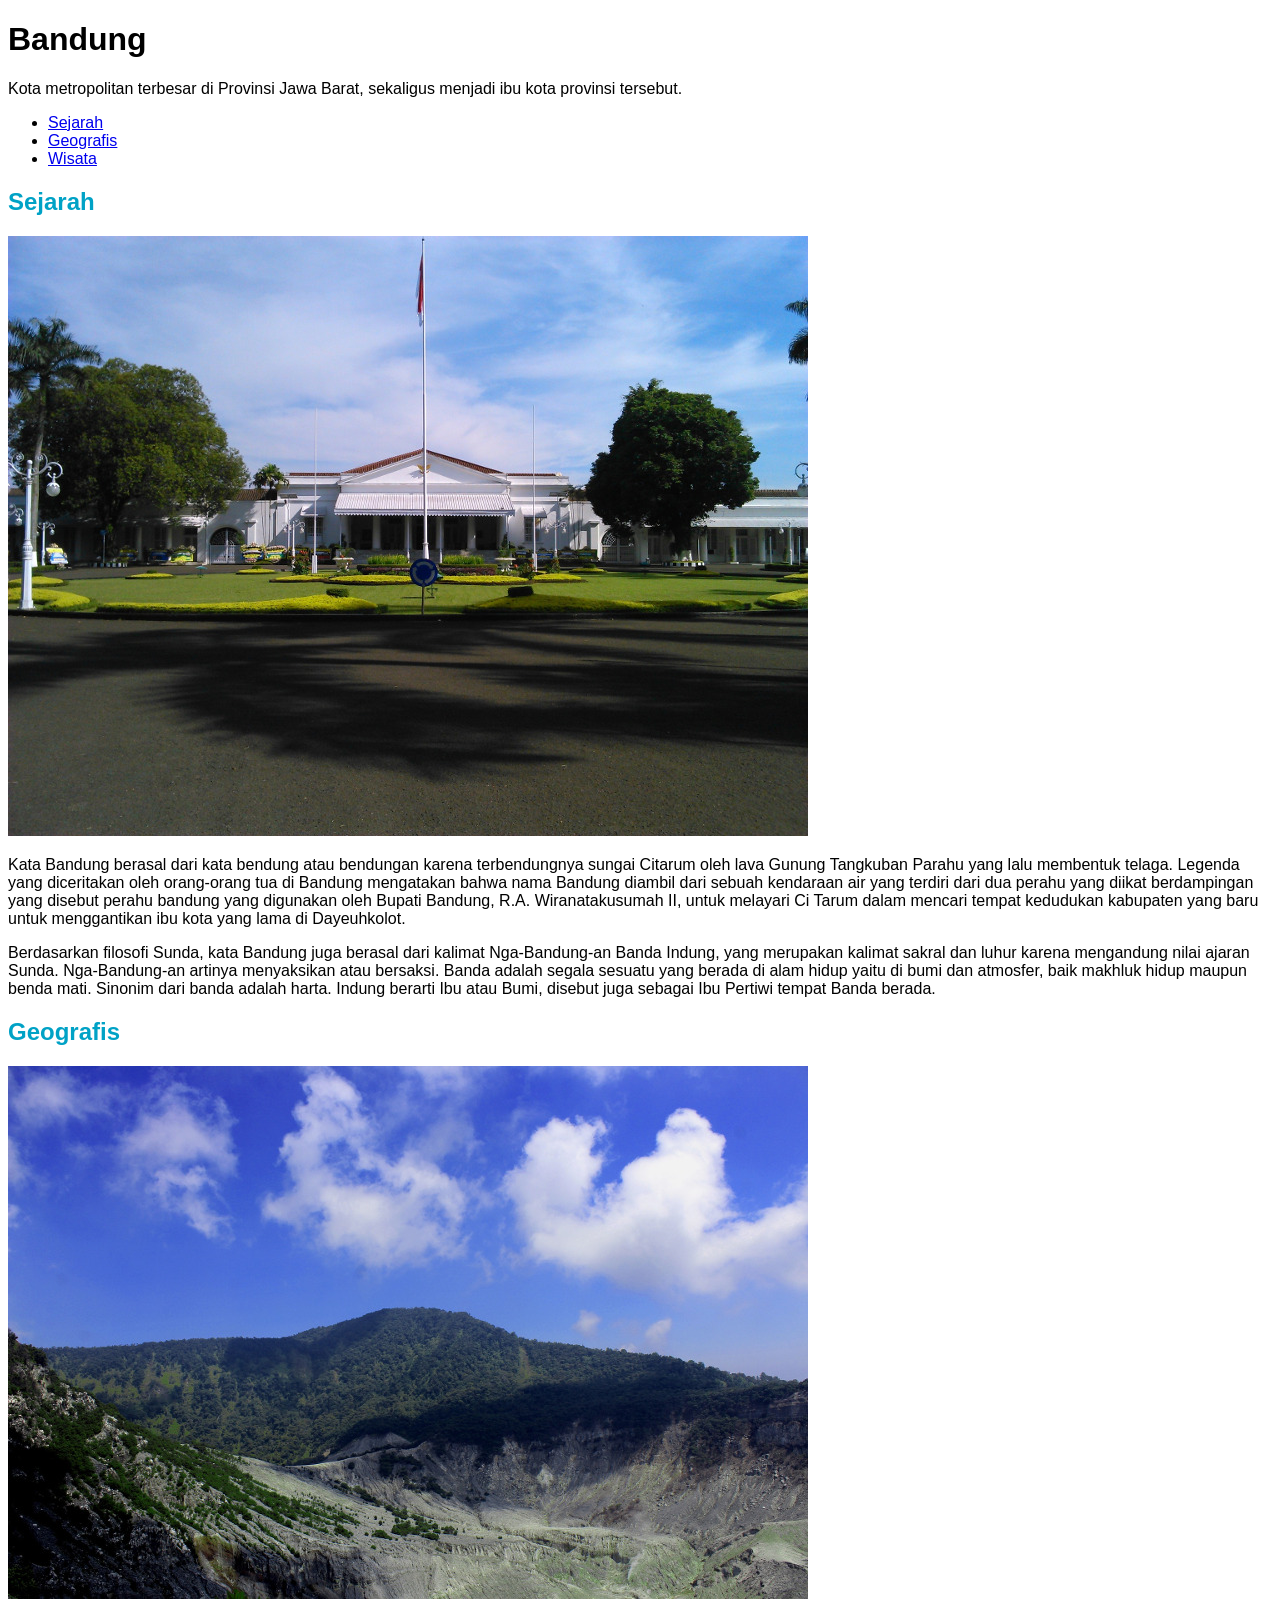
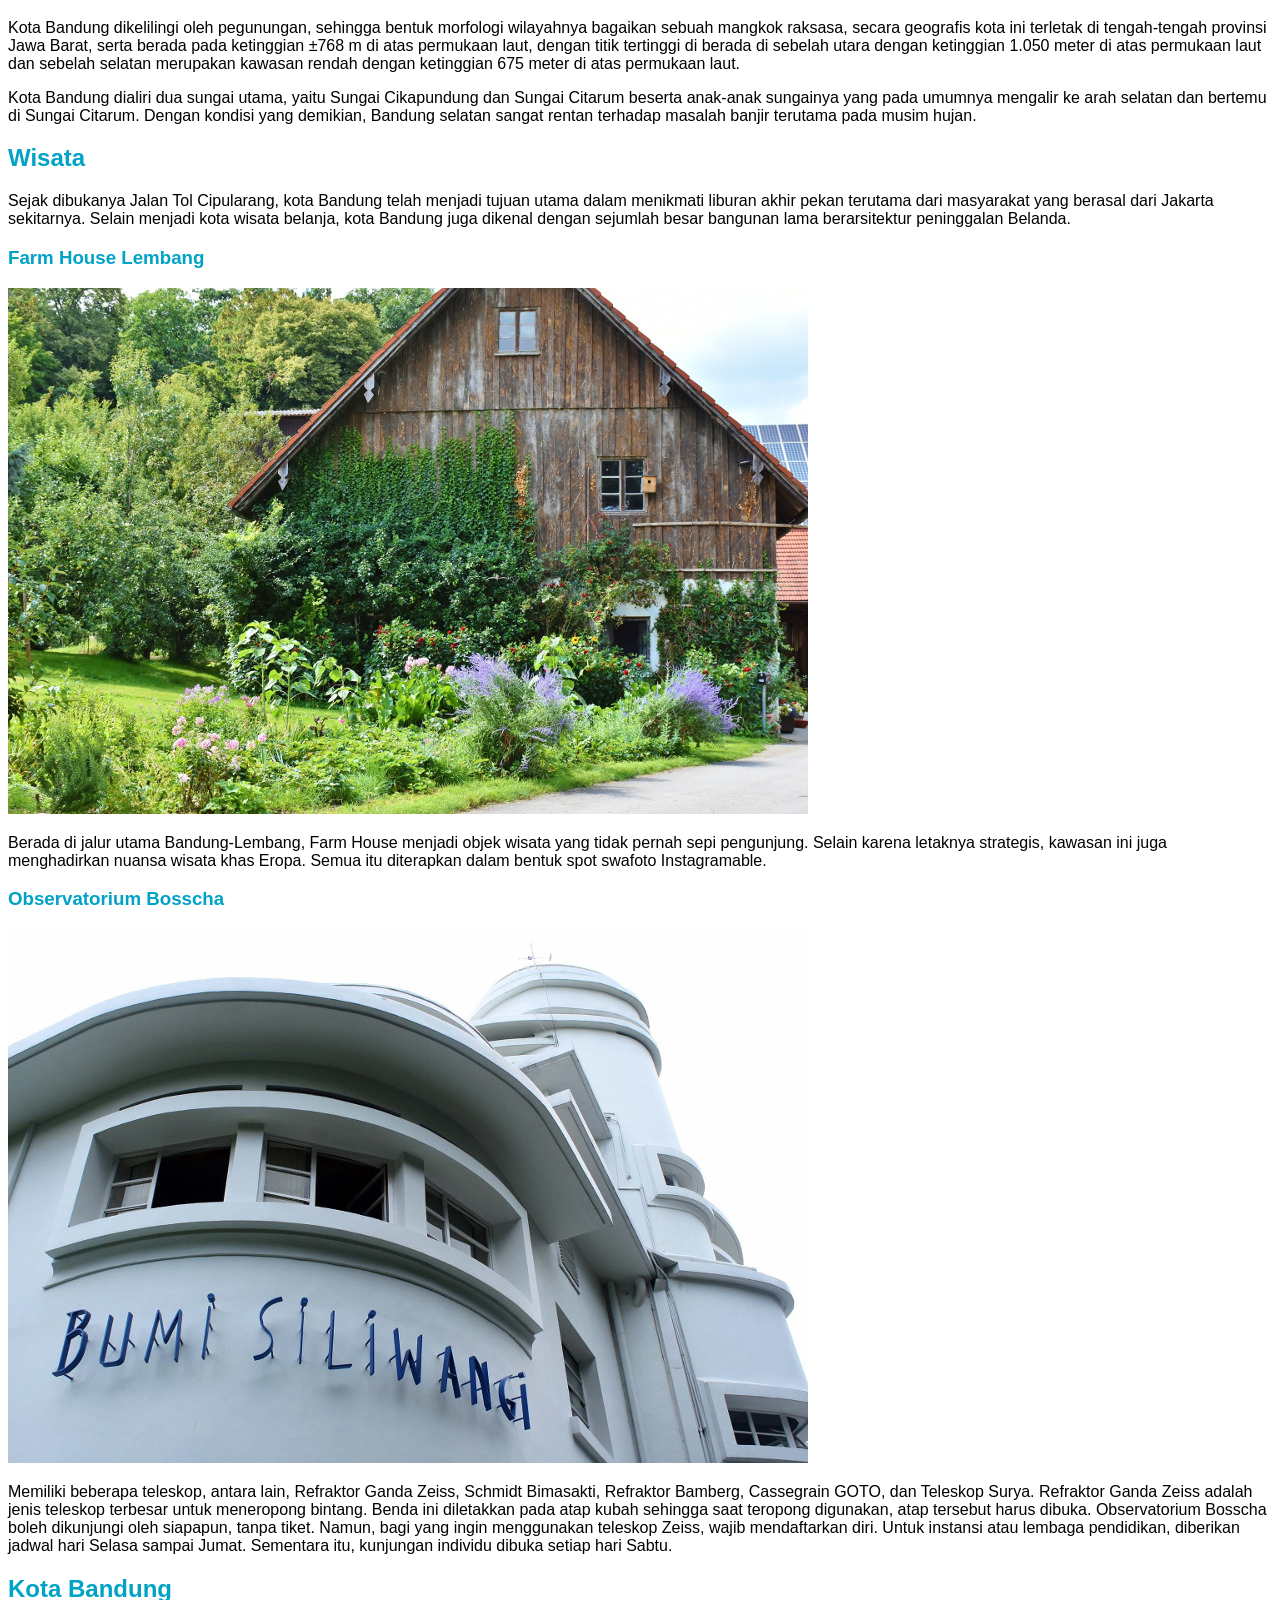
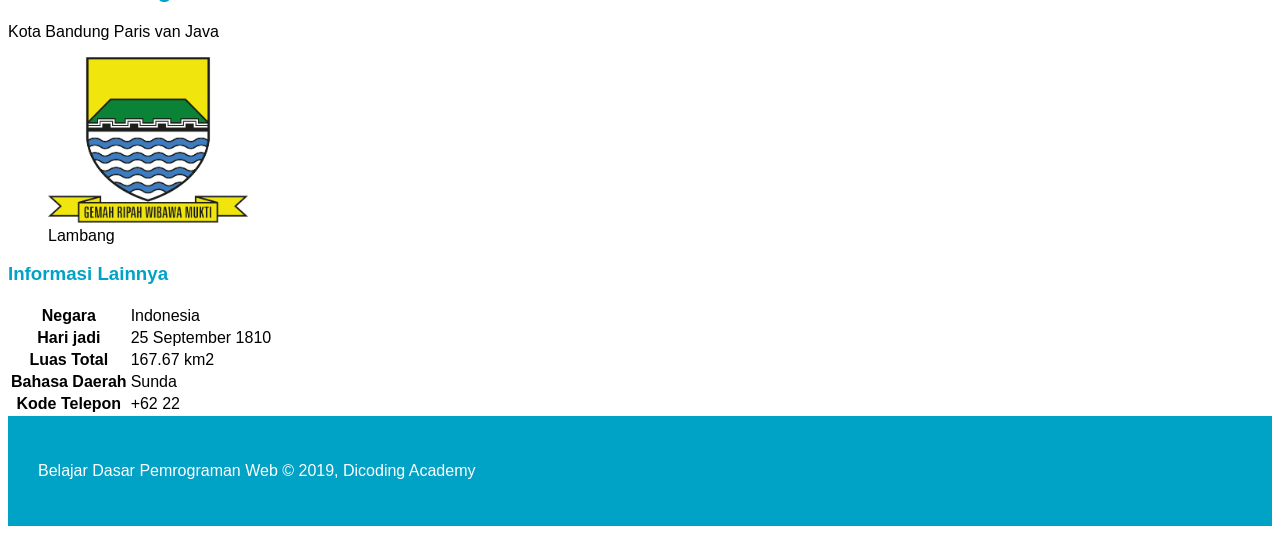
==== index.html @ 62e27b1f "feat: Styling for Profile Pages" ====
<!DOCTYPE html>
<html lang="en">

<head>
    <meta charset="UTF-8">
    <meta name="viewport" content="width=device-width, initial-scale=1.0">
    <link rel="stylesheet" href="style.css">
    <title>Halaman Profil Bandung</title>
</head>

<body>
    <header>
        <h1>Bandung</h1>
        <p>Kota metropolitan terbesar di Provinsi Jawa Barat, sekaligus menjadi ibu kota provinsi tersebut.</p>

        <nav>
            <ul>
                <li>
                    <a href="#sejarah">Sejarah</a>
                </li>
                <li>
                    <a href="#geografis">Geografis</a>
                </li>
                <li>
                    <a href="#wisata">Wisata</a>
                </li>
            </ul>
        </nav>
    </header>

    <main>
        <div id="content">
            <article id="sejarah">
                <h2>Sejarah</h2>
                <img src="/img/history.jpg" alt="Sejarah">
                <p> Kata Bandung berasal dari kata bendung atau bendungan karena terbendungnya sungai Citarum oleh lava
                    Gunung
                    Tangkuban Parahu yang lalu membentuk telaga. Legenda yang diceritakan oleh orang-orang tua di
                    Bandung
                    mengatakan
                    bahwa nama Bandung diambil dari sebuah kendaraan air yang terdiri dari dua perahu yang diikat
                    berdampingan
                    yang
                    disebut perahu bandung yang digunakan oleh Bupati Bandung, R.A. Wiranatakusumah II, untuk melayari
                    Ci
                    Tarum
                    dalam mencari tempat kedudukan kabupaten yang baru untuk menggantikan ibu kota yang lama di
                    Dayeuhkolot.
                </p>

                <p> Berdasarkan filosofi Sunda, kata Bandung juga berasal dari kalimat Nga-Bandung-an Banda Indung, yang
                    merupakan
                    kalimat sakral dan luhur karena mengandung nilai ajaran Sunda. Nga-Bandung-an artinya menyaksikan
                    atau
                    bersaksi.
                    Banda adalah segala sesuatu yang berada di alam hidup yaitu di bumi dan atmosfer, baik makhluk hidup
                    maupun
                    benda mati. Sinonim dari banda adalah harta. Indung berarti Ibu atau Bumi, disebut juga sebagai Ibu
                    Pertiwi
                    tempat Banda berada.</p>
            </article>

            <article id="geografis">
                <h2>Geografis</h2>
                <img src="/img/geografis.jpg" alt="Geografis">
                <p> Kota Bandung dikelilingi oleh pegunungan, sehingga bentuk morfologi wilayahnya bagaikan sebuah
                    mangkok
                    raksasa,
                    secara geografis kota ini terletak di tengah-tengah provinsi Jawa Barat, serta berada pada
                    ketinggian
                    ±768 m
                    di
                    atas permukaan laut, dengan titik tertinggi di berada di sebelah utara dengan ketinggian 1.050 meter
                    di
                    atas
                    permukaan laut dan sebelah selatan merupakan kawasan rendah dengan ketinggian 675 meter di atas
                    permukaan
                    laut.
                </p>

                <p> Kota Bandung dialiri dua sungai utama, yaitu Sungai Cikapundung dan Sungai Citarum beserta anak-anak
                    sungainya
                    yang pada umumnya mengalir ke arah selatan dan bertemu di Sungai Citarum. Dengan kondisi yang
                    demikian,
                    Bandung
                    selatan sangat rentan terhadap masalah banjir terutama pada musim hujan.</p>
            </article>

            <article id="wisata">
                <h2>Wisata</h2>
                <p> Sejak dibukanya Jalan Tol Cipularang, kota Bandung telah menjadi tujuan utama dalam menikmati
                    liburan
                    akhir
                    pekan terutama dari masyarakat yang berasal dari Jakarta sekitarnya. Selain menjadi kota wisata
                    belanja,
                    kota
                    Bandung juga dikenal dengan sejumlah besar bangunan lama berarsitektur peninggalan Belanda.</p>
                <section>
                    <h3>Farm House Lembang</h3>
                    <img src="/img/farm-house.jpg" alt="Farm House Lembang">
                    <p> Berada di jalur utama Bandung-Lembang, Farm House menjadi objek wisata yang tidak pernah sepi
                        pengunjung.
                        Selain
                        karena letaknya strategis, kawasan ini juga menghadirkan nuansa wisata khas Eropa. Semua itu
                        diterapkan
                        dalam
                        bentuk spot swafoto Instagramable.</p>
                </section>

                <section>
                    <h3>Observatorium Bosscha</h3>
                    <img src="/img/bosscha.jpg" alt="Observatorium Bosscha">
                    <p> Memiliki beberapa teleskop, antara lain, Refraktor Ganda Zeiss, Schmidt Bimasakti, Refraktor
                        Bamberg,
                        Cassegrain
                        GOTO, dan Teleskop Surya. Refraktor Ganda Zeiss adalah jenis teleskop terbesar untuk meneropong
                        bintang.
                        Benda
                        ini diletakkan pada atap kubah sehingga saat teropong digunakan, atap tersebut harus dibuka.
                        Observatorium
                        Bosscha boleh dikunjungi oleh siapapun, tanpa tiket. Namun, bagi yang ingin menggunakan teleskop
                        Zeiss,
                        wajib
                        mendaftarkan diri. Untuk instansi atau lembaga pendidikan, diberikan jadwal hari Selasa sampai
                        Jumat.
                        Sementara
                        itu, kunjungan individu dibuka setiap hari Sabtu.</p>
                </section>
            </article>
        </div>

        <aside>
            <article>
                <header>
                    <h2>Kota Bandung</h2>
                    <p>Kota Bandung Paris van Java</p>
                    <figure>
                        <img src="/img/bandung-logo.png" style="width: 200px;">
                        <figcaption>Lambang</figcaption>
                    </figure>
                </header>

                <section>
                    <h3>Informasi Lainnya</h3>

                    <table>
                        <tr>
                            <th>Negara</th>
                            <td>Indonesia</td>
                        </tr>

                        <tr>
                            <th>Hari jadi</th>
                            <td>25 September 1810</td>
                        </tr>

                        <tr>
                            <th>Luas Total</th>
                            <td>167.67 km2</td>
                        </tr>

                        <tr>
                            <th>Bahasa Daerah</th>
                            <td>Sunda</td>
                        </tr>

                        <tr>
                            <th>Kode Telepon</th>
                            <td>+62 22</td>
                        </tr>

                    </table>

                </section>
            </article>
        </aside>
    </main>

    <footer>
        <p>Belajar Dasar Pemrograman Web &#169; 2019, Dicoding Academy</p>
    </footer>
</body>

</html>
---- style.css ----
body {
    font-family: 'Segoe UI', Tahoma, Geneva, Verdana, sans-serif;
}

h2, h3 {
    color: #00a2c6;
}

footer {
    padding: 30px;
    color: white;
    background-color: #00a2c6;
}
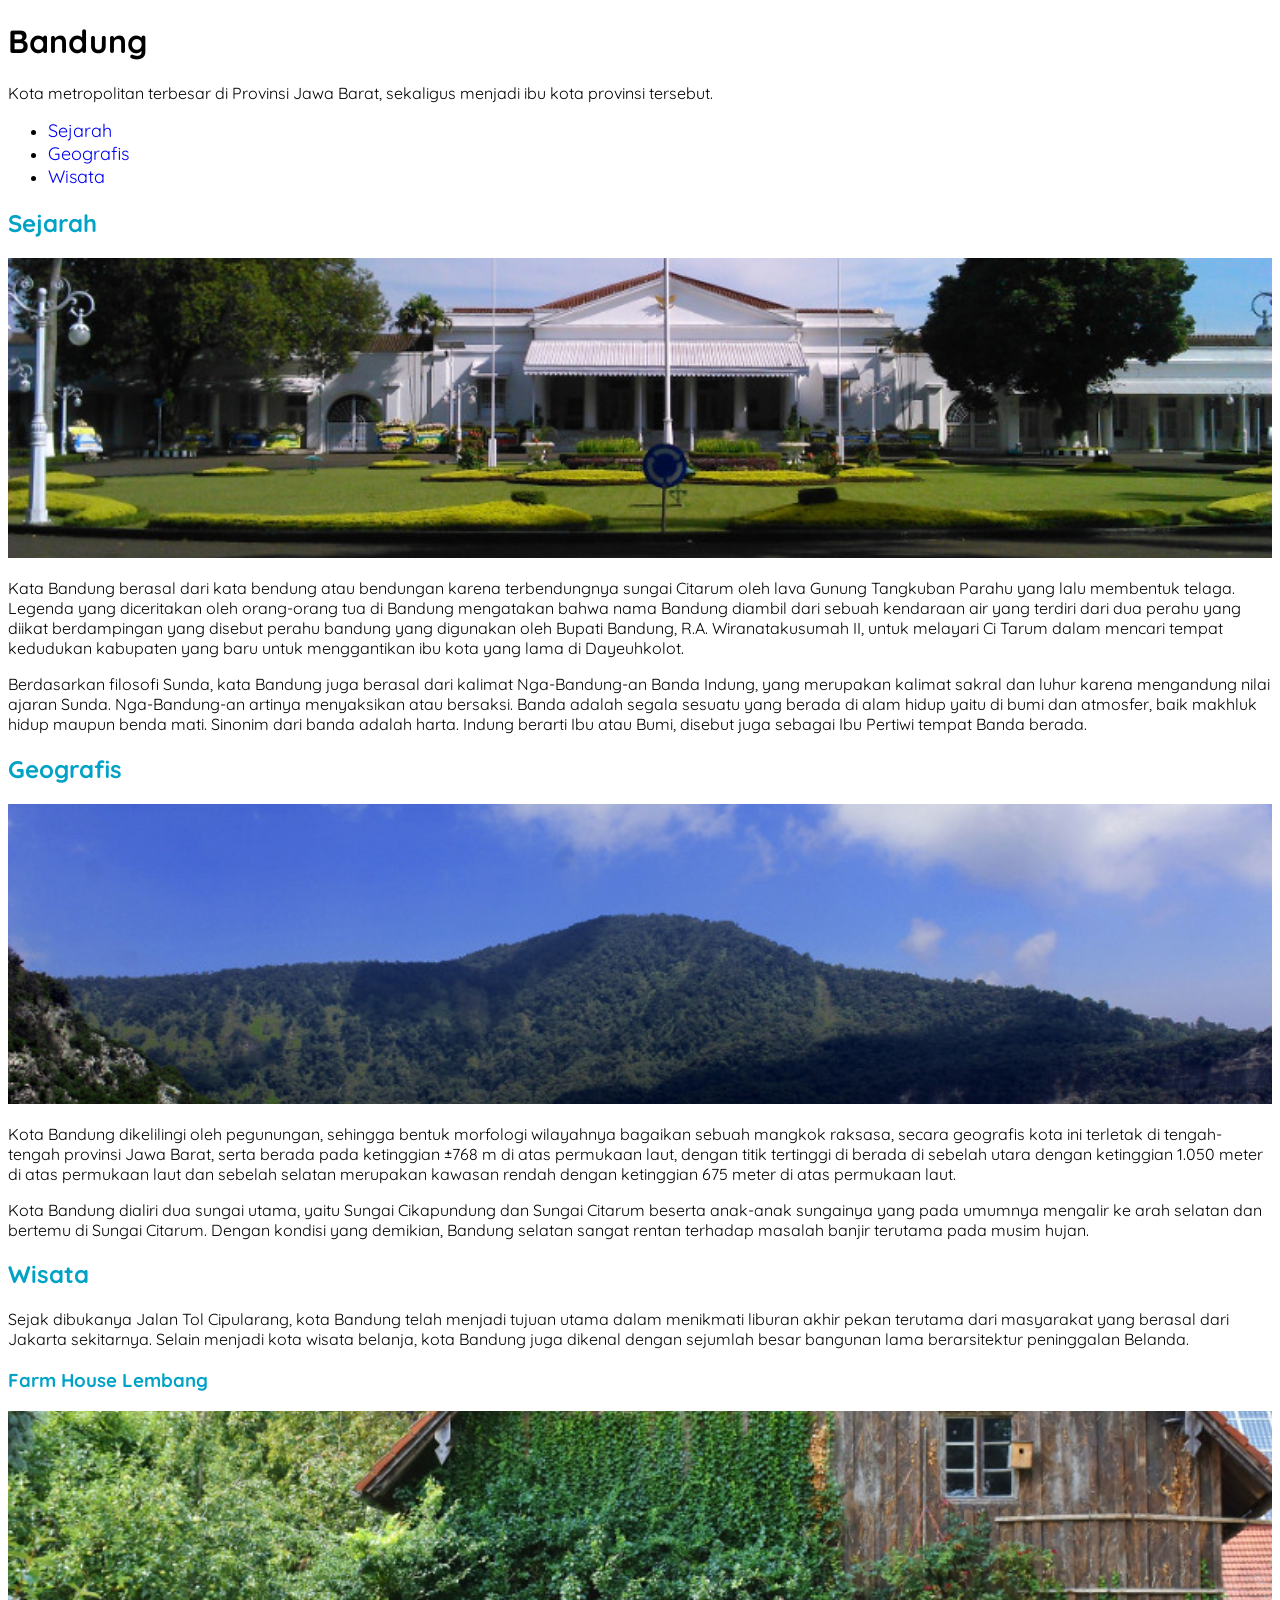
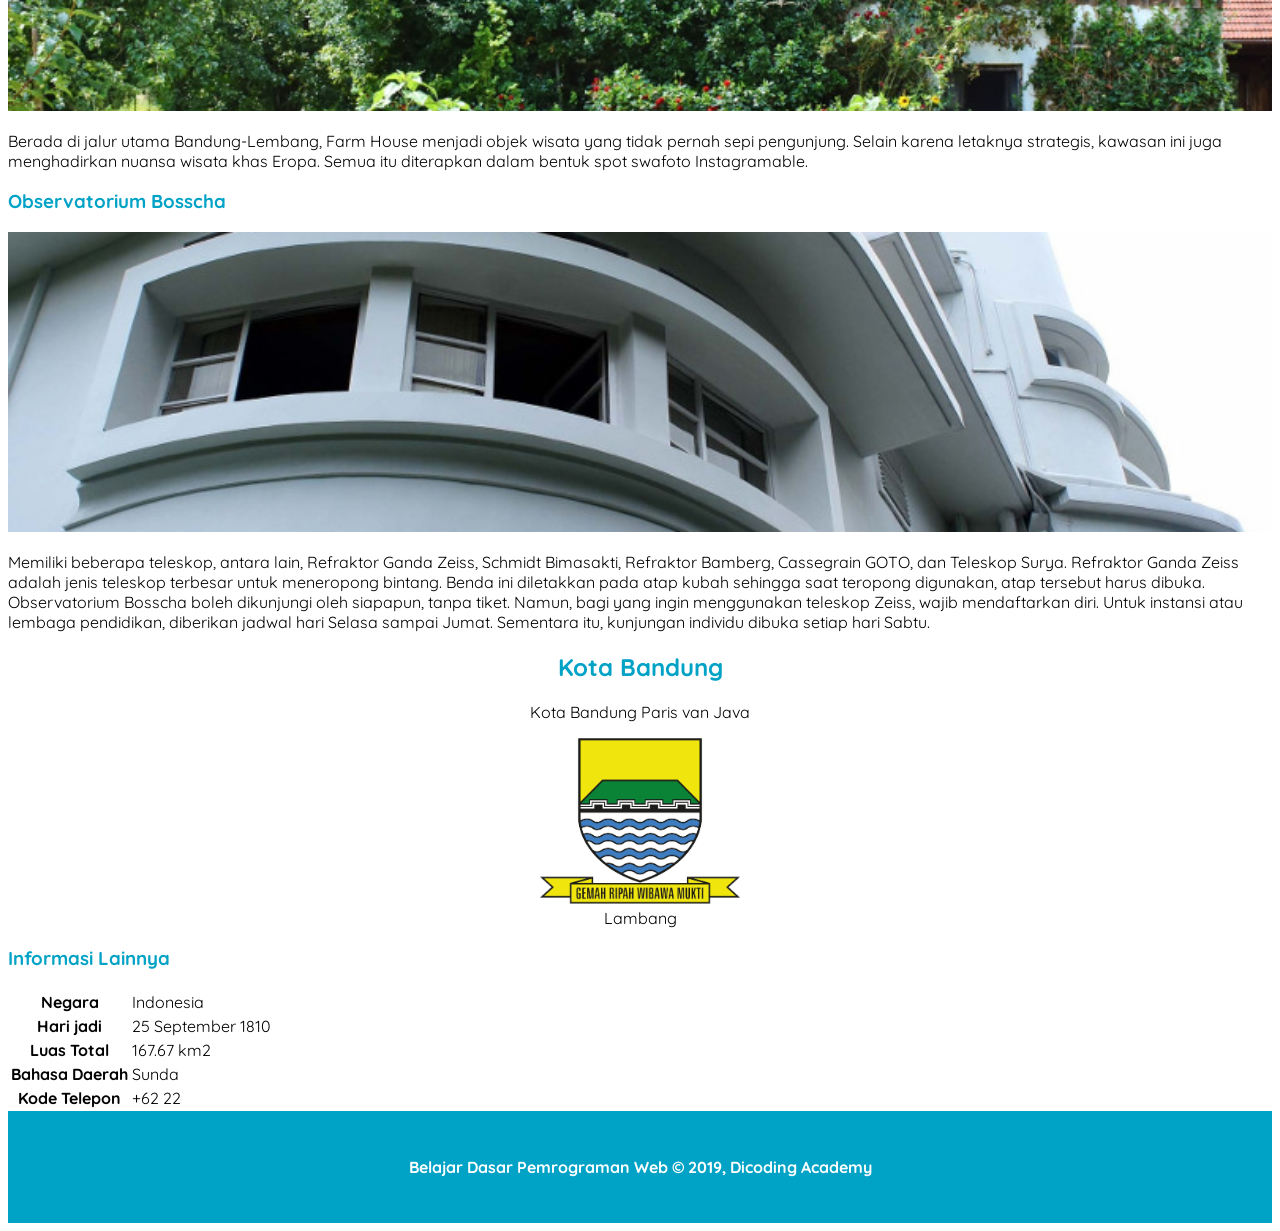
==== commit e431f121: "style: add style font and image" ====
--- a/index.html
+++ b/index.html
@@ -4,8 +4,13 @@
 <head>
     <meta charset="UTF-8">
     <meta name="viewport" content="width=device-width, initial-scale=1.0">
+    <title>Halaman Profil Bandung</title>
+
     <link rel="stylesheet" href="style.css">
-    <title>Halaman Profil Bandung</title>
+
+    <link rel="preconnect" href="https://fonts.googleapis.com">
+    <link rel="preconnect" href="https://fonts.gstatic.com" crossorigin>
+    <link href="https://fonts.googleapis.com/css2?family=Quicksand:wght@300..700&display=swap" rel="stylesheet">
 </head>
 
 <body>
@@ -32,7 +37,7 @@
         <div id="content">
             <article id="sejarah">
                 <h2>Sejarah</h2>
-                <img src="/img/history.jpg" alt="Sejarah">
+                <img src="/img/history.jpg" alt="Sejarah" class="featured-image">
                 <p> Kata Bandung berasal dari kata bendung atau bendungan karena terbendungnya sungai Citarum oleh lava
                     Gunung
                     Tangkuban Parahu yang lalu membentuk telaga. Legenda yang diceritakan oleh orang-orang tua di
@@ -62,7 +67,7 @@
 
             <article id="geografis">
                 <h2>Geografis</h2>
-                <img src="/img/geografis.jpg" alt="Geografis">
+                <img src="/img/geografis.jpg" alt="Geografis" class="featured-image">
                 <p> Kota Bandung dikelilingi oleh pegunungan, sehingga bentuk morfologi wilayahnya bagaikan sebuah
                     mangkok
                     raksasa,
@@ -97,7 +102,7 @@
                     Bandung juga dikenal dengan sejumlah besar bangunan lama berarsitektur peninggalan Belanda.</p>
                 <section>
                     <h3>Farm House Lembang</h3>
-                    <img src="/img/farm-house.jpg" alt="Farm House Lembang">
+                    <img src="/img/farm-house.jpg" alt="Farm House Lembang" class="featured-image">
                     <p> Berada di jalur utama Bandung-Lembang, Farm House menjadi objek wisata yang tidak pernah sepi
                         pengunjung.
                         Selain
@@ -109,7 +114,7 @@
 
                 <section>
                     <h3>Observatorium Bosscha</h3>
-                    <img src="/img/bosscha.jpg" alt="Observatorium Bosscha">
+                    <img src="/img/bosscha.jpg" alt="Observatorium Bosscha" class="featured-image">
                     <p> Memiliki beberapa teleskop, antara lain, Refraktor Ganda Zeiss, Schmidt Bimasakti, Refraktor
                         Bamberg,
                         Cassegrain
@@ -130,7 +135,7 @@
         </div>
 
         <aside>
-            <article>
+            <article class="profile">
                 <header>
                     <h2>Kota Bandung</h2>
                     <p>Kota Bandung Paris van Java</p>
--- a/style.css
+++ b/style.css
@@ -1,14 +1,45 @@
 body {
-    font-family: 'Segoe UI', Tahoma, Geneva, Verdana, sans-serif;
+    font-family: 'Quicksand', Tahoma, Geneva, Verdana, sans-serif;
 }
 
 h2, h3 {
     color: #00a2c6;
 }
 
+nav a {
+    font-size: 18px;
+    font-weight: 400;
+    text-decoration: none;
+}
+
+nav a:hover {
+    font-weight: bold;
+}
+
+
+
+
+
+.profile header {
+    text-align: center;
+}
+
+.featured-image {
+    width: 100%;
+    max-height: 300px;
+    object-fit: cover;
+    object-position: center;
+}
+
+.profile img {
+    width: 300px;
+}
+
 footer {
     padding: 30px;
     color: white;
     background-color: #00a2c6;
+    text-align: center;
+    font-weight: bold;
 }
 
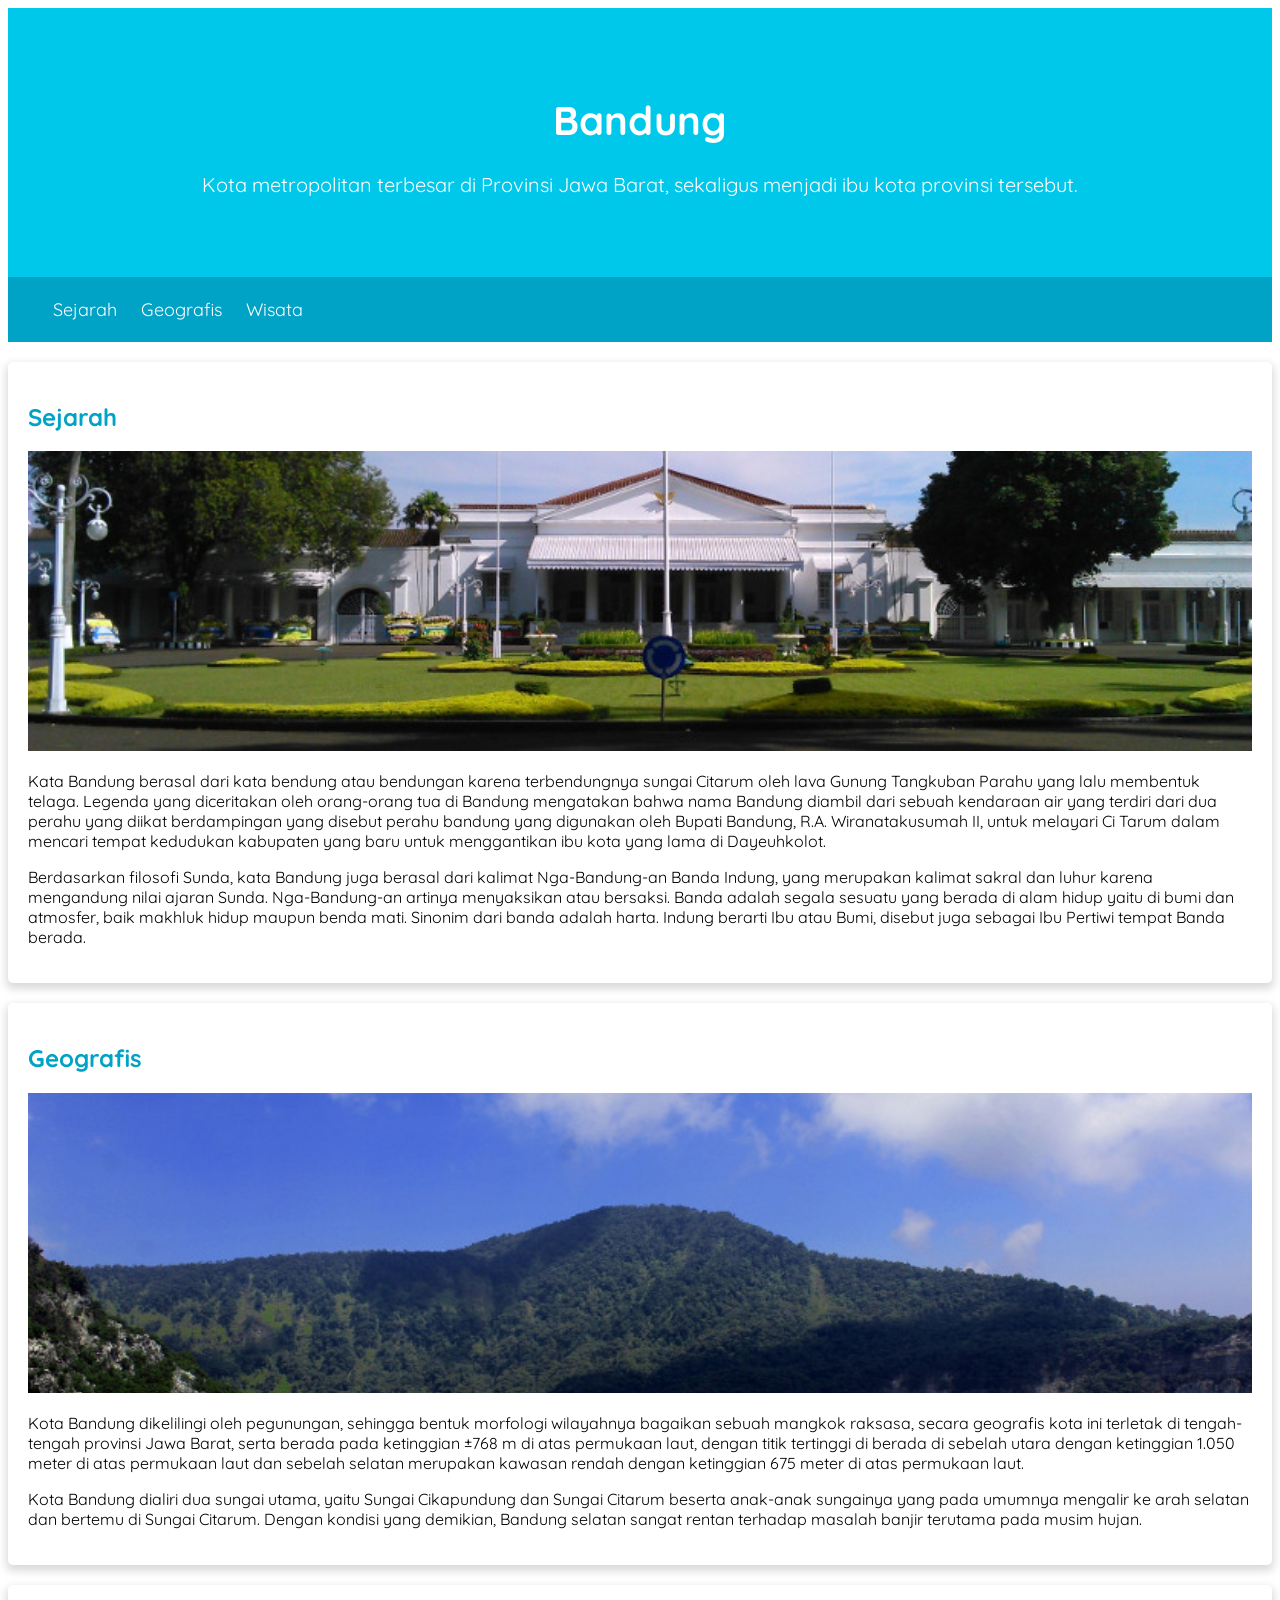
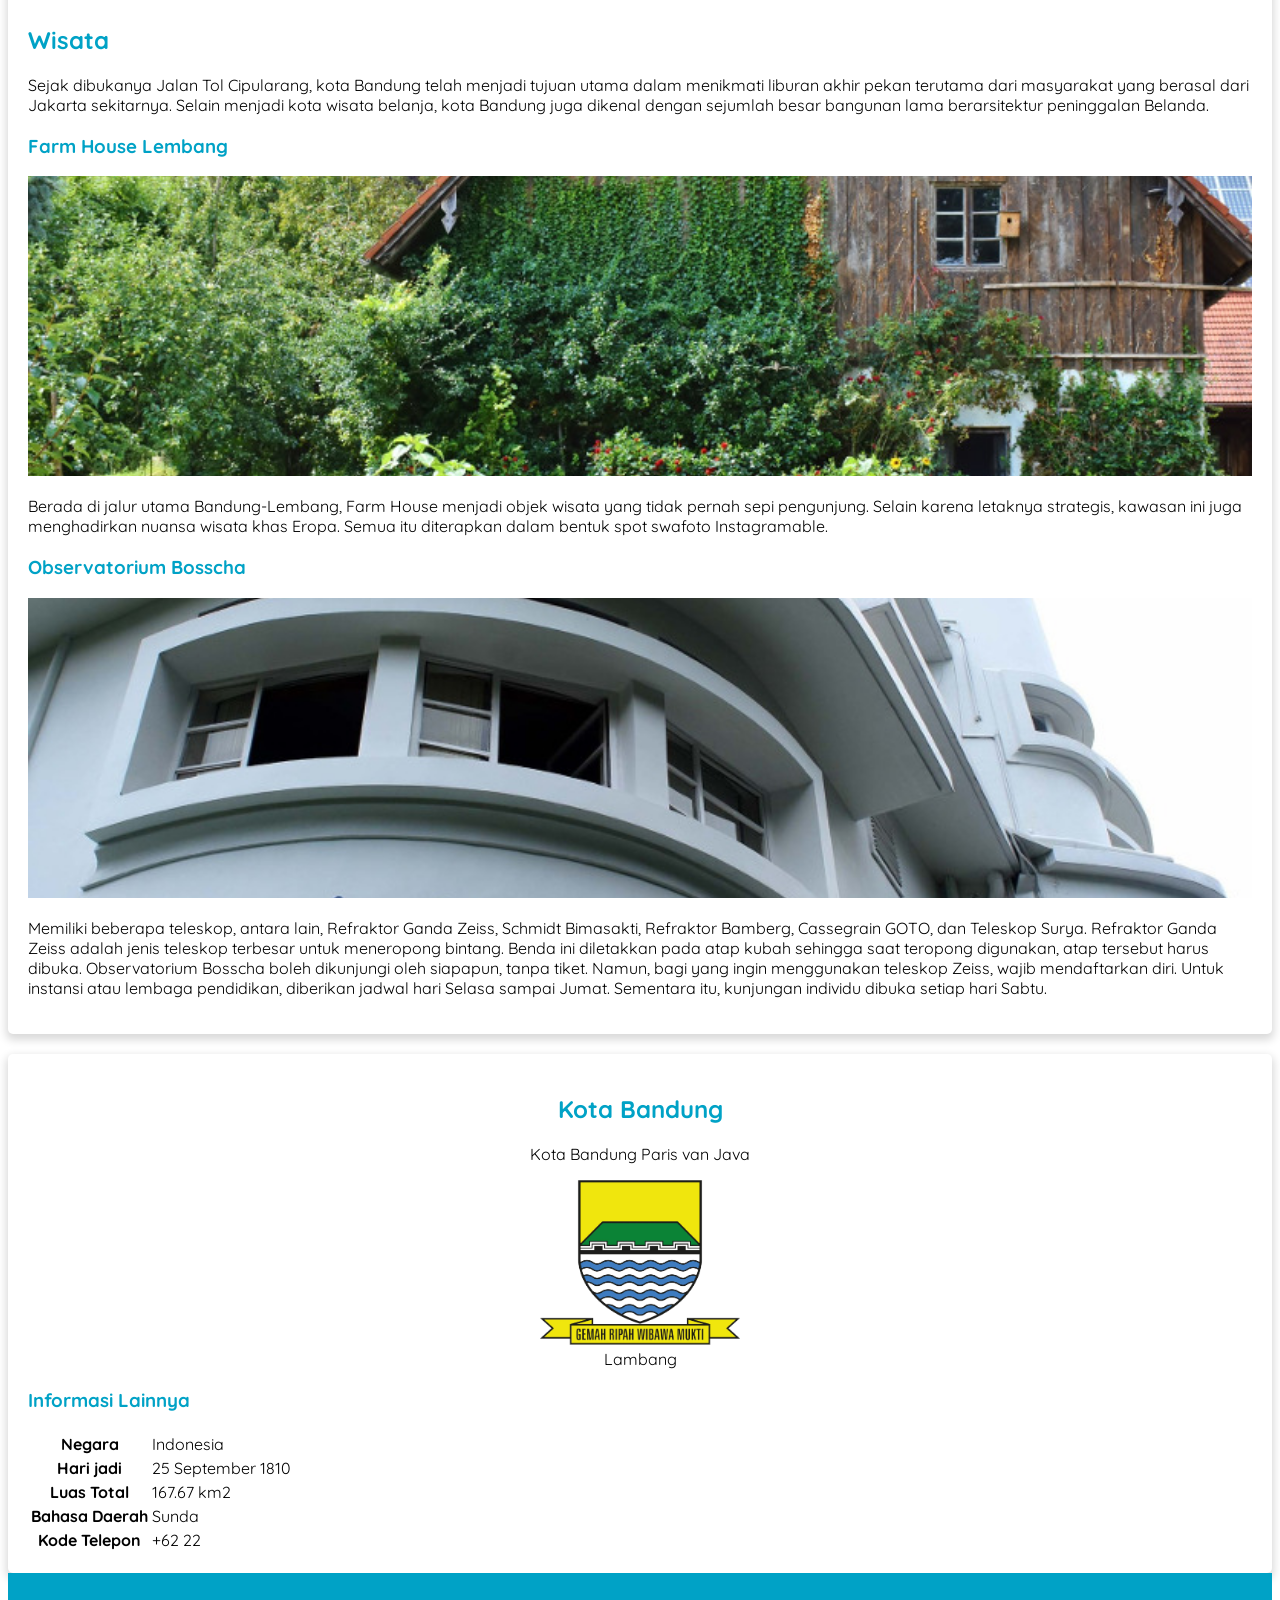
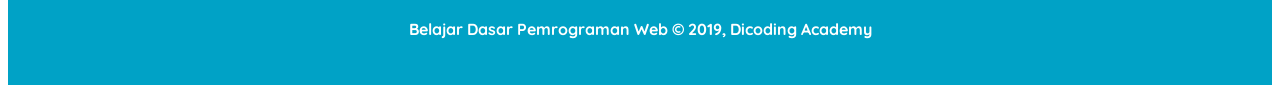
==== commit f5ff5a94: "style: styling card and header" ====
--- a/index.html
+++ b/index.html
@@ -15,9 +15,10 @@
 
 <body>
     <header>
-        <h1>Bandung</h1>
-        <p>Kota metropolitan terbesar di Provinsi Jawa Barat, sekaligus menjadi ibu kota provinsi tersebut.</p>
-
+        <div class="jumbotron">
+            <h1>Bandung</h1>
+            <p>Kota metropolitan terbesar di Provinsi Jawa Barat, sekaligus menjadi ibu kota provinsi tersebut.</p>
+        </div>
         <nav>
             <ul>
                 <li>
@@ -35,7 +36,7 @@
 
     <main>
         <div id="content">
-            <article id="sejarah">
+            <article id="sejarah" class="card">
                 <h2>Sejarah</h2>
                 <img src="/img/history.jpg" alt="Sejarah" class="featured-image">
                 <p> Kata Bandung berasal dari kata bendung atau bendungan karena terbendungnya sungai Citarum oleh lava
@@ -65,7 +66,7 @@
                     tempat Banda berada.</p>
             </article>
 
-            <article id="geografis">
+            <article id="geografis" class="card">
                 <h2>Geografis</h2>
                 <img src="/img/geografis.jpg" alt="Geografis" class="featured-image">
                 <p> Kota Bandung dikelilingi oleh pegunungan, sehingga bentuk morfologi wilayahnya bagaikan sebuah
@@ -91,7 +92,7 @@
                     selatan sangat rentan terhadap masalah banjir terutama pada musim hujan.</p>
             </article>
 
-            <article id="wisata">
+            <article id="wisata" class="card">
                 <h2>Wisata</h2>
                 <p> Sejak dibukanya Jalan Tol Cipularang, kota Bandung telah menjadi tujuan utama dalam menikmati
                     liburan
@@ -135,7 +136,7 @@
         </div>
 
         <aside>
-            <article class="profile">
+            <article class="profile card">
                 <header>
                     <h2>Kota Bandung</h2>
                     <p>Kota Bandung Paris van Java</p>
--- a/style.css
+++ b/style.css
@@ -10,12 +10,24 @@
     font-size: 18px;
     font-weight: 400;
     text-decoration: none;
+        color: white;
+
 }
 
 nav a:hover {
     font-weight: bold;
 }
 
+nav li {
+    display: inline;
+    list-style-type: none;
+    margin-right: 20px;
+}
+
+nav {
+    background-color: #00a2c6;
+    padding: 5px;
+}
 
 
 
@@ -35,6 +47,23 @@
     width: 300px;
 }
 
+.card {
+    box-shadow: 0 4px 8px 2px rgba(0,0,0,0.15) ;
+    border-radius: 5px;
+    padding: 20px;
+    margin-top: 20px;
+}
+
+.jumbotron {
+    font-size: 20px;
+    padding: 60px;
+    background-color: #00c8eb;
+    color: white;
+    text-align: center;
+}
+
+
+
 footer {
     padding: 30px;
     color: white;
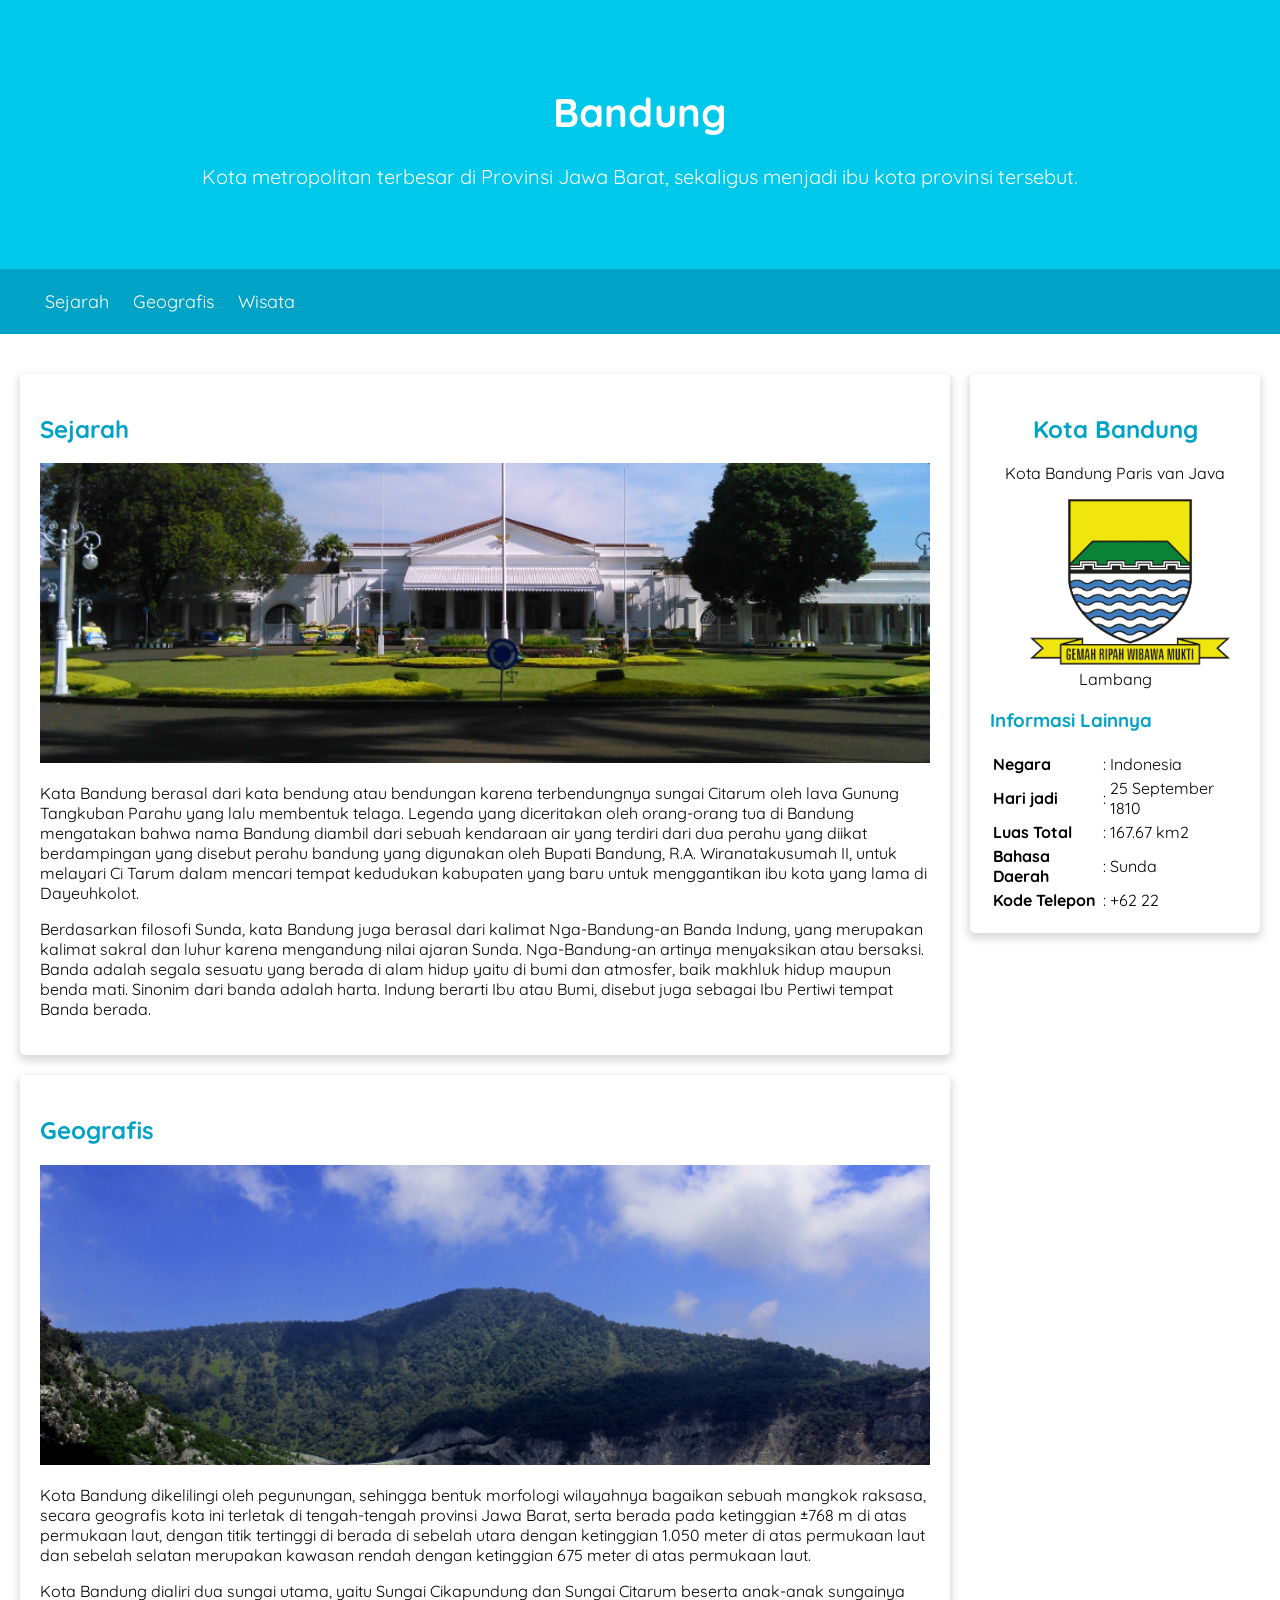
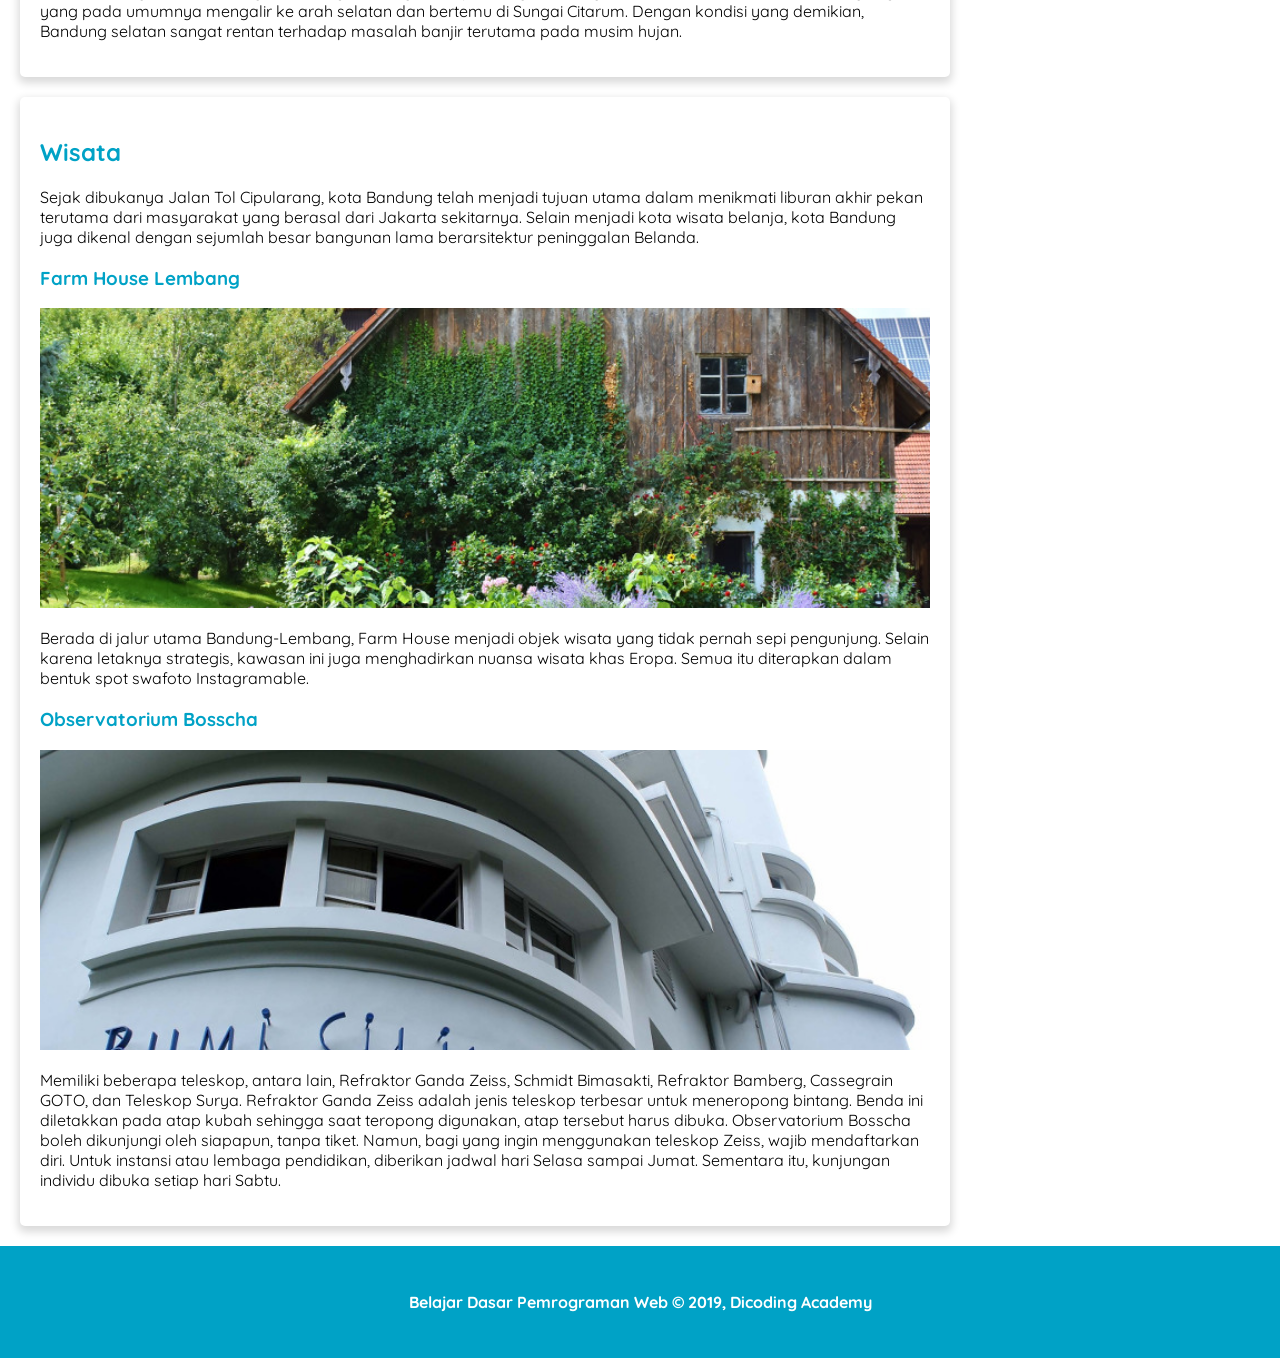
==== commit 18a7d9d7: "style: set the navbar position and fix the text section position in the aside element" ====
--- a/index.html
+++ b/index.html
@@ -141,7 +141,7 @@
                     <h2>Kota Bandung</h2>
                     <p>Kota Bandung Paris van Java</p>
                     <figure>
-                        <img src="/img/bandung-logo.png" style="width: 200px;">
+                        <img src="/img/bandung-logo.png" style="width: 200px;" alt="bandung-logo">
                         <figcaption>Lambang</figcaption>
                     </figure>
                 </header>
@@ -152,26 +152,31 @@
                     <table>
                         <tr>
                             <th>Negara</th>
+                            <td>:</td>
                             <td>Indonesia</td>
                         </tr>
 
                         <tr>
                             <th>Hari jadi</th>
+                            <td>:</td>
                             <td>25 September 1810</td>
                         </tr>
 
                         <tr>
                             <th>Luas Total</th>
+                            <td>:</td>
                             <td>167.67 km2</td>
                         </tr>
 
                         <tr>
                             <th>Bahasa Daerah</th>
+                            <td>:</td>
                             <td>Sunda</td>
                         </tr>
 
                         <tr>
                             <th>Kode Telepon</th>
+                            <td>:</td>
                             <td>+62 22</td>
                         </tr>
 
--- a/style.css
+++ b/style.css
@@ -1,17 +1,30 @@
+* {
+    box-sizing: border-box; /* used to determine the exact dimensions of the box, without being affected by padding and borders. */
+}
+
 body {
     font-family: 'Quicksand', Tahoma, Geneva, Verdana, sans-serif;
+    margin: 0;
+    padding: 0;
 }
 
 h2, h3 {
     color: #00a2c6;
 }
 
+.jumbotron {
+    font-size: 20px;
+    padding: 60px;
+    background-color: #00c8eb;
+    color: white;
+    text-align: center;
+}
+
 nav a {
     font-size: 18px;
     font-weight: 400;
     text-decoration: none;
-        color: white;
-
+    color: white;
 }
 
 nav a:hover {
@@ -24,13 +37,25 @@
     margin-right: 20px;
 }
 
+header {
+    display: inline;
+}
+
 nav {
     background-color: #00a2c6;
     padding: 5px;
+    position: sticky;
+    top: 0;
 }
 
+main {
+    padding: 20px;
+    overflow: auto;
+}
 
-
+article {
+    scroll-margin-top: 70px;
+}
 
 .profile header {
     text-align: center;
@@ -54,15 +79,29 @@
     margin-top: 20px;
 }
 
-.jumbotron {
-    font-size: 20px;
-    padding: 60px;
-    background-color: #00c8eb;
-    color: white;
-    text-align: center;
+
+th {
+    text-align: start;
 }
 
+#content {
+    float: left;
+    width: 75%;
+}
 
+aside {
+    float: right;
+    width: 25%;
+    padding-left: 20px;
+}
+
+aside section {
+    justify-items: center;
+}
+
+aside header {
+    justify-items: center;
+}
 
 footer {
     padding: 30px;
@@ -72,3 +111,9 @@
     font-weight: bold;
 }
 
+@media screen and (max-width: 1000px) {
+    #content, aside {
+        width: 100%;
+        padding: 0;
+    }
+}
